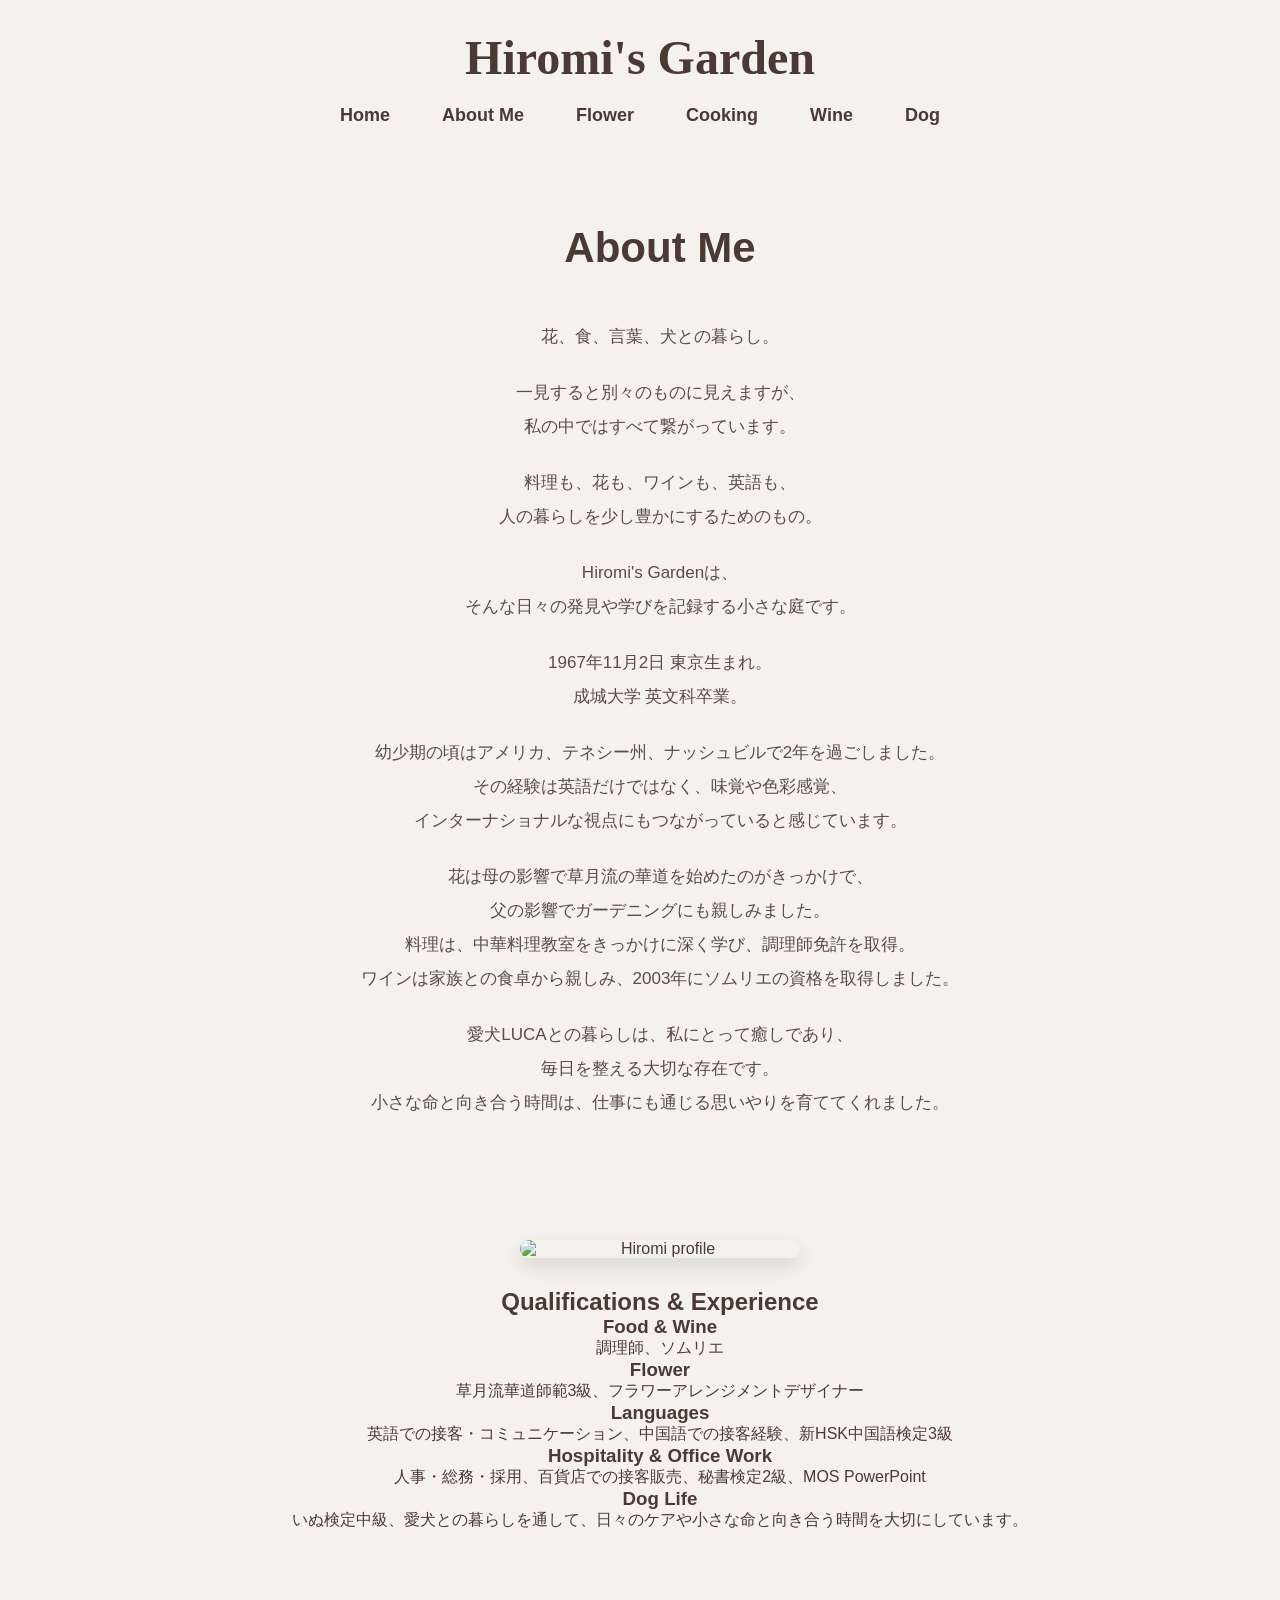
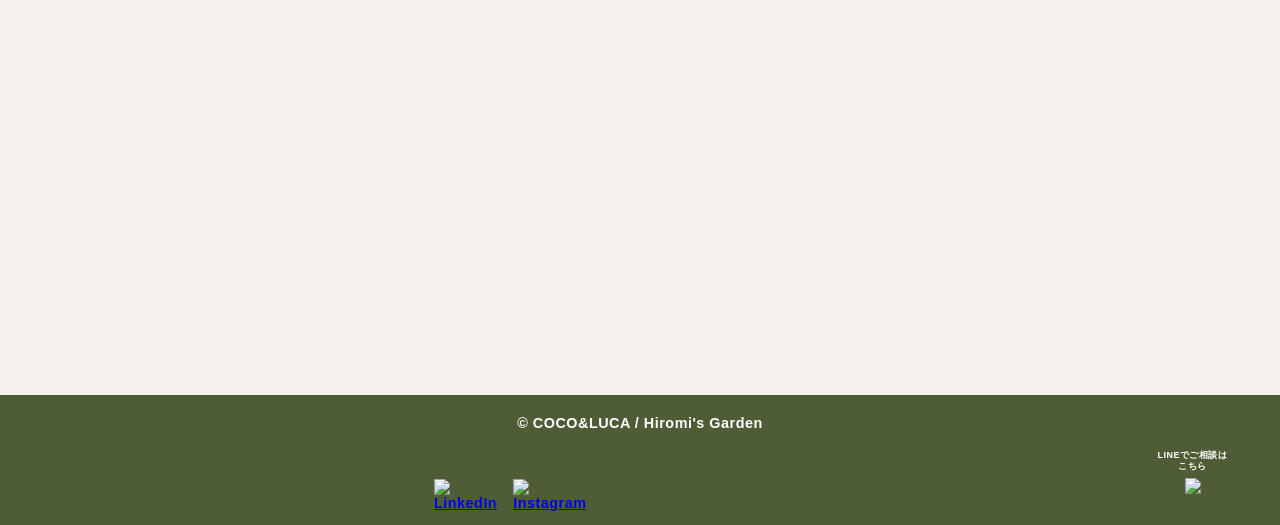
==== aboutme.html @ fa752826 "Add files via upload" ====
<!DOCTYPE html>
<html lang="ja">

<head>
  <meta charset="UTF-8">
  <meta name="viewport" content="width=device-width, initial-scale=1.0">
  <link rel="stylesheet" href="reset.css">
  <link rel="stylesheet" href="style.css">
  <link rel="icon" href="favicon-winelogo.png">
  <title>About Me</title>
</head>

<body>
  <div class="side-flower-left"></div>
  <div class="side-flower-right"></div>

  <header class="sub-header">
    <h1><a href="index.html">Hiromi's Garden</a></h1>
    <nav>
      <ul class="global-nav">
        <li><a href="index.html">Home</a></li>
        <li><a href="aboutme.html">About Me</a></li>
        <li><a href="flower.html">Flower</a></li>
        <li><a href="cooking.html">Cooking</a></li>
        <li><a href="wine.html">Wine</a></li>
        <li><a href="dog.html">Dog</a></li>
      </ul>
    </nav>
  </header>

  <main>
     <section class="about">
    <div class="about-text">
      <h2>About Me</h2>

      <p>花、食、言葉、犬との暮らし。</p>

      <p>一見すると別々のものに見えますが、<br>
        私の中ではすべて繋がっています。</p>

      <p>料理も、花も、ワインも、英語も、<br>
      人の暮らしを少し豊かにするためのもの。
    </p>

    <p>Hiromi's Gardenは、<br>
      そんな日々の発見や学びを記録する小さな庭です。</p>


      <p>1967年11月2日 東京生まれ。<br>
        成城大学 英文科卒業。</p>

      <p>幼少期の頃はアメリカ、テネシー州、ナッシュビルで2年を過ごしました。<br>
        その経験は英語だけではなく、味覚や色彩感覚、<br>インターナショナルな視点にもつながっていると感じています。</p>

      <p>花は母の影響で草月流の華道を始めたのがきっかけで、<br>父の影響でガーデニングにも親しみました。<br>
        料理は、中華料理教室をきっかけに深く学び、調理師免許を取得。<br>
        ワインは家族との食卓から親しみ、2003年にソムリエの資格を取得しました。</p>

      <p>
        愛犬LUCAとの暮らしは、私にとって癒しであり、<br>毎日を整える大切な存在です。<br>
        小さな命と向き合う時間は、仕事にも通じる思いやりを育ててくれました。
      </p>
    </div>

    <div class="about-photo">
      <img src="Images/AboutMe/profile/profile.jpeg" class="profile-img" alt="Hiromi profile">
    </div>

    <section class="career">
      <h2>Qualifications & Experience</h2>

      <h3>Food & Wine</h3>
      <p>調理師、ソムリエ</p>

      <h3>Flower</h3>
      <p>草月流華道師範3級、フラワーアレンジメントデザイナー</p>

      <h3>Languages</h3>
      <p>英語での接客・コミュニケーション、中国語での接客経験、新HSK中国語検定3級</p>

      <h3>Hospitality & Office Work</h3>
      <p>人事・総務・採用、百貨店での接客販売、秘書検定2級、MOS PowerPoint</p>

      <h3>Dog Life</h3>
      <p>いぬ検定中級、愛犬との暮らしを通して、日々のケアや小さな命と向き合う時間を大切にしています。</p>
    </section>
      
      

    <div class="about-video">
      <iframe width="560" height="315"
      src="https://www.youtube.com/embed/nL1NaEQxFpc"
      title="Draw My Life"
      frameborder="0"
      allowfullscreen>
      </iframe>
    </div>
    </section>
  </main>

  <footer>
    <p>© COCO&LUCA / Hiromi's Garden</p>

    <div class="line-box">
    <p>LINEでご相談はこちら</p>
    <img src="Images/AboutMe/lineqr.png">
    </div>

      <div class="sns-box">
      <a href="https://www.linkedin.com/in/%E6%B5%A9%E7%BE%8E-%E5%90%89%E7%94%B0-64b472148/" target="_blank">
        <img src="Images/AboutMe/LinkedInlogo.png" alt="LinkedIn">
      </a>

      <a href="https://www.instagram.com/chaneluna112/" target="_blank">
        <img src="Images/AboutMe/instagramlogo.png" alt="Instagram">
      </a>
    </div>
  </footer>

</body>

</html>
---- style.css ----
@charset "UTF-8";

body {
  margin: 0;
  font-family: "Yu Gothic", "Hiragino Kaku Gothic ProN", sans-serif;
  background: #f5f2ed;
  color: #4a3a33;
  text-align: center;
}

.side-flower-left {
  position: fixed;
  left: 0;
  top: 0;
  width: 90px;
  height: 100vh;
  background:url(Images/Flower/flowerprint1.png);
  background-size: cover;
  background-position: center;
  z-index: -1;
}

.side-flower-right {
  position: fixed;
  right: 0;
  top: 0;
  width: 90px;
  height: 100vh;
  background:url(Images/Flower/flowerprint1.png);
  background-size: cover;
  background-position: center;
  z-index: -1;
}

header {
  padding: 30px 20px 10px;
}

header h1 {
  margin: 0;
  font-size: 2.4rem;
  font-family: Georgia, "Times New Roman", serif;
  color: #4a3a33;
}

.sub-header h1{
  font-size: 48px;
  margin-bottom: 18px;
}

.sub-header h1 a{
  text-decoration: none;
  color: #4a3a33;
}

header p {
  margin-top: 10px;
  font-size: 1.1rem;
  color: #6b7440;
}

.intro-text {
  margin-top: 30px;
  line-height: 1.8;
  font-size: 16px;
}

.global-nav{
  list-style: none;
  display: flex;
  justify-content: center;
  gap: 28px;
  padding: 0;
  margin: 18px 0 0 0;
}

.global-nav li{
  margin: 0;
}

.global-nav a{
  text-decoration: none;
  color: #4a3a33;
  font-size: 18px;
  font-weight: 600;
}

.global-nav a:hover{
  color: #b56a6a;
}

.title-group h1 a{
  text-decoration: none;
  color: #4a3a33;
}

.logo {
  width: 150px;
  display: block;
  margin: 0 auto 8%;
}

nav {
  margin: 20px 0 30px;
}

nav a {
  margin: 0 12px;
  text-decoration: none;
  color: #4a2c2a;
  font-weight: 600;
  transition: 0.3s;
}

nav a:hover {
  color: #7a8f45;
}

.hero {
  max-width: 1100px;
  margin: 0 auto 40px;
  padding: 0 20px;
}

.hero img {
  width: 100%;
  height: auto;
  border-radius: 12px;
  box-shadow: 0 8px 18px rgba(0, 0, 0, 0.08);
}



/* ここからaboutme */
.about{
  display: block;
  justify-content: center;
  gap: 90px;
  align-items: flex-start;
  padding-left: 80px;
  padding-right: 40px;
}

.about-text {
  flex: 1.4;
  color: #4a3a33;
  line-height: 2;
  margin-top: 40px;
}

.about-text h2{
  font-size: 42px;
  margin-bottom: 30px;
  color: #4a3a33;
}

.about-text .lead {
  font-size: 22px;
  font-weight: 600;
  margin-bottom: 30px;
}
.about-text p{
  font-size: 17px;
  color: #5a4c45;
  margin-bottom: 22px;
}

.about-photo {
  margin-top: 120px;
  flex: 0.8;
  text-align: center;
  position: relative;
  margin-right: 0;
  margin-bottom: 30px;
}

.about-photo img {
  width: 280px;
  max-width: 100%;
  height: auto;
  border-radius: 24px;
  box-shadow: 0 8px 20px rgba(0, 0, 0, 0.12);
}

.profile-img{
  width: 280px;
  height: auto;
  display: block;
  border-radius: 24px;
  margin: 0 auto;
}

.about .profile-img {
 width: 280px !important;
  max-width: 280px !important;
  height: auto !important;
  display: block;
  margin: 0 auto;
  border-radius: 24px;
}

.about-video {
  text-align: center;
  margin: 60px auto;
}

.about-video iframe {
  width: 80%;
  max-width: 600px;
  height: 340px;
}

/* ここからFlower */
.flower-hero img{
  width: 500px;
  max-width: 90%;
  height: auto;
  display:block;
  margin:40px auto;
}

.flower-intro{
  width: 100%;
  margin:0 auto 60px;
  text-align:center;
  line-height:2;
  padding:0 20px;
}

.flower-intro h2{
  font-size:2rem;
  font-size: 52px;
  margin-bottom:20px;
}

.flower-intro p{
  color:#5a4637;
  line-height:2;
  font: size 22px;
  max-width: 1000px;
  margin: 0 auto 28px;
}

/* ここから料理 */
.cooking-text{
  max-width: 800px;
  width: 90%;
  margin: 0 auto;
  text-align: center;
  line-height: 2;
}

.cooking-text p{
  font-size: 20px;
  color: #4a3a33;
  margin-bottom: 24px;
}

.cooking-gallery{
  max-width: 1100px;
  margin: 70px auto;
  text-align: center;
}

.cooking-gallery h2{
  font-size: 42px;
  margin-bottom: 40px;
  color:#4a3a33;
}

.gallery-grid{
  display:flex;
  gap: 32px;
  overflow-x: auto;
  padding: 20px 40px 40px;
  scroll-snap-type:x mandatory;
}

.gallery-grid figure{
  width:420px;
  margin:0;
}

.gallery-grid img{
  width:100%;
  height:320px;
  object-fit:cover;
  border-radius:8px;
}

.gallery-grid figcaption{
  margin-top:15px;
  font-size:16px;
  line-height:1.8;
  color:#5a4637;
}

.gallery-item {
  min-width: 420px;
  scroll-snap-align: center;
  animation: fadeup 0.8s ease both;
}

/* ここからWine */
.kamon-gallery {
  text-align: center;
  margin: 80px auto;
}

.gallery-grid {
  display: flex;
  justify-content: center;
  gap: 20px;
  flex-wrap: wrap;
}

.gallery-grid img {
  width: 300px;
  max-width: 320px;
  height: auto;
  border-radius: 8px;
}

.gallery-caption {
  margin-top: 20px;
  font-size: 14px;
  color: #6b5d52;
}

.today-selection h2 {
  width: 100%;
  text-align: center;
}
.today-selection {
  display: flex;
  text-align: center;
  justify-content: center;
  gap: 30px;
  flex-wrap: wrap;
}

.today-selection img {
  width: 80%;
  max-width: 900px;
  height: auto;
  border-radius: 16px;
}


/* ここからDog */
.dog-gallery {
  display: flex;
  justify-content: center;
  gap: 30px;
}

.dog-gallery figure {
  width: 420px;
  margin: 0;
  text-align: center;
  border-radius: 16px;
  overflow: hidden;
}

.dog-gallery img {
  width: 420px;
  height: 300px;
  object-fit: contain;
  border-radius: 16px; 
  background: #f7f3ee;
  display: block;
  overflow: hidden;
}
 
.dog-gallery figcaption {
  margin-top: 10px;
  font-size: 18px;
  font-weight: 700;
  color: #4a3a33
}

.dog-link {
  text-align: center;
  margin: 30px 0 50px;
}

.dog-btn {
  display: inline-block;
  margin-top: 8px;
  padding: 10px 20px;
  background-color: #4f5d36;
  color: #ffffff;
  text-decoration: none;
  border-radius: 8px;
}

/* ここからLanguage */
.video-box iframe {
  width: 90%;
  max-width: 700px;
  height: 400px;
}

.sound-recipes {
  margin-top: 60px;
}


/* ここからフッター */
footer {
  background:#4f5d36;
  color:#ffffff;
  text-align:center;
  padding:18px 10px;
  margin-top:60px;
  font-size:14px;
  font-weight: 700;
  letter-spacing: 0.5px;
  position: relative;
  min-height: 130px;
}

.line-box {
  position: absolute;
  right: 40px;
  bottom: 20px;
  width: 95px !important;
  padding: 8px !important;
}

.line-box p {
  font-size: 9px;
  line-height: 1.3;
  margin: 0 0 5px;
  color: #ffffff !important;
}

.line-box img,
.line-qr {
  width: 58px !important;
  height: auto !important;
}

footer a {
  display: inline-block;
  margin: 0 4px;
}

footer a img {
  width: 30px;
  height: 30px;
  object-fit: contain;
}

footer .sns-box {
  position: absolute;
  left: 430px;
  bottom: 24px;
  display: flex;
  gap: 8px;
}

.sns-box {
  width: 22px !important;
  height: 22px !important;
  object-fit: contain;
}

.copyright {
  color: #ffffff !important
}

footer, footer p, footer .copyright {
  color: #ffffff !important;
}





@keyframes fadeUp {
  from{
    opacity: 0;
    transform: transateY(20px);
  }

  to {
    opacity: 1;
    transform: translateY(0);
  }
  }


footer {
  padding: 20px;
  font-size: 0.9rem;
  color: #7b6a5f;
}

/* ここからメディアクエリ */
@media screen and (max-width: 768px) {

  header {
    padding: 30px 20px;
  }

  .glabal-nav {
    flex-wrap: wrap;
    gap: 20px;
  }

  main {
    padding: 0 20px;
  }

  .about {
    display: block;
    padding: 0 20px;
    text-align: center;
  }

  .about-photo {
    margin: 40px auto;
    left: 0;
    margin-right: 0;
  }

  .dog-gallery img,
  .gallery-grid img,
  .today-selection img {
    max-width: 90%;
    height: auto;
  }

  .video-box iframe, 
  .abouto-video iframe {
    width: 90%;
    max-width: 700px;
    height: 380px;
  }
}

@media screen and (max-width: 440px) {

  header h1 {
    font-size: 28px;
  }

  .global-nav li {
    margin: 10px 0;
  }

  main {
    padding: 0 15px;
  }

  img {
    max-width: 100%;
    height: auto;
  }

  .about,
  .dog-gallery,
  .gallery-grid,
  .today-selection {
    display: block;
    text-align: center;
  }

  .about-photo,
  .dog-gallery figure,
  .gallery-grid figure,
  .today-selection figure {
    width: 100%;
    margin: 30px auto;
  }

  .profile-img,
  .about-photo img {
    width: 220px;
    max-width: 90%;
  }

  .dog-gallery img,
  .gallery-grid img,
  .today-selection img {
    width: 100%;
    max-width: 320px;
    height: auto;
  }

  .language-text,
  .wine-text,
  .about-text {
    max-width: 100%;
    padding: 0 10px;
    line-height: 1.8;
  }

.video-box iframe,
.about-video iframe {
  width: 100%;
  height: 220px;
}

footer {
  font-size: 12px;
  padding: 16px 8px;
}
}
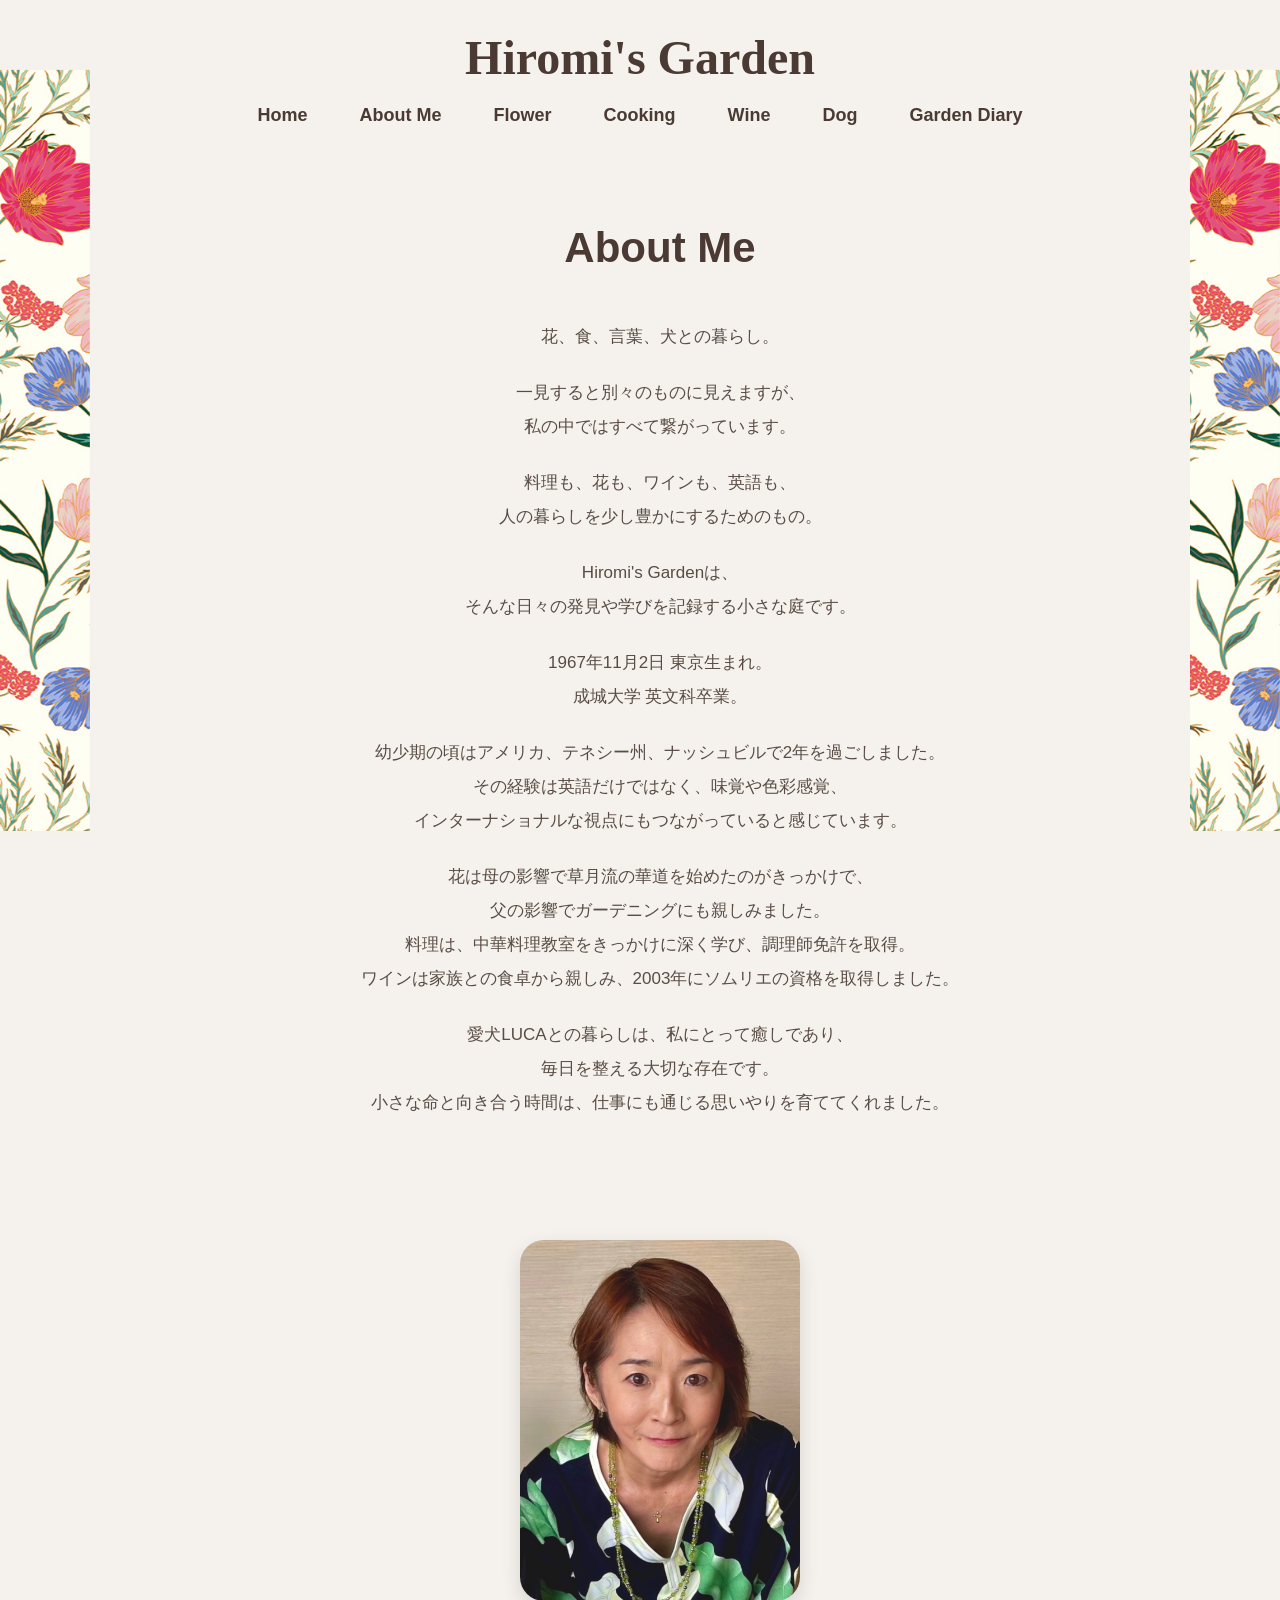
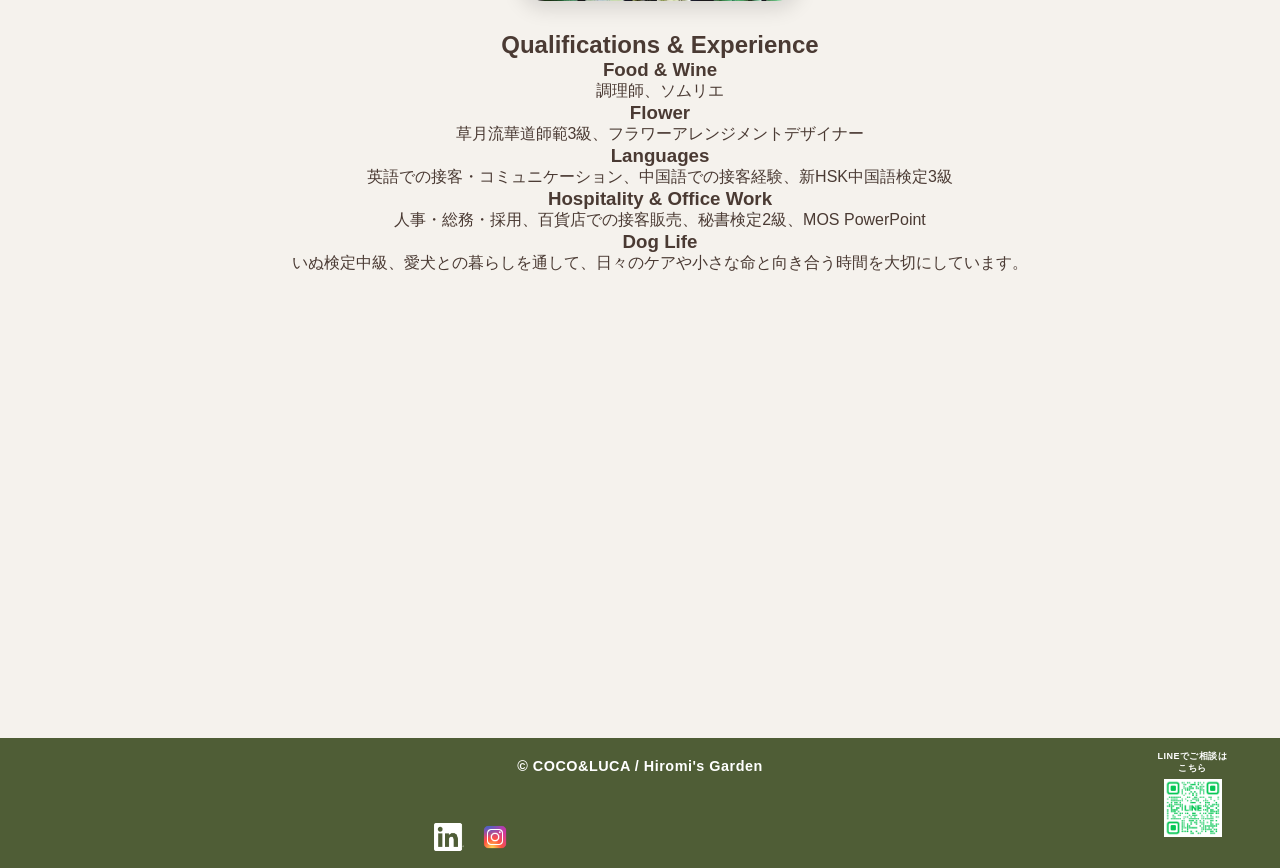
==== commit ff88976f: "Update aboutme.html" ====
--- a/aboutme.html
+++ b/aboutme.html
@@ -24,6 +24,7 @@
         <li><a href="cooking.html">Cooking</a></li>
         <li><a href="wine.html">Wine</a></li>
         <li><a href="dog.html">Dog</a></li>
+        <li><a href="gardendiary.html">Garden Diary</a></li>
       </ul>
     </nav>
   </header>
@@ -119,4 +120,4 @@
 
 </body>
 
-</html>+</html>
